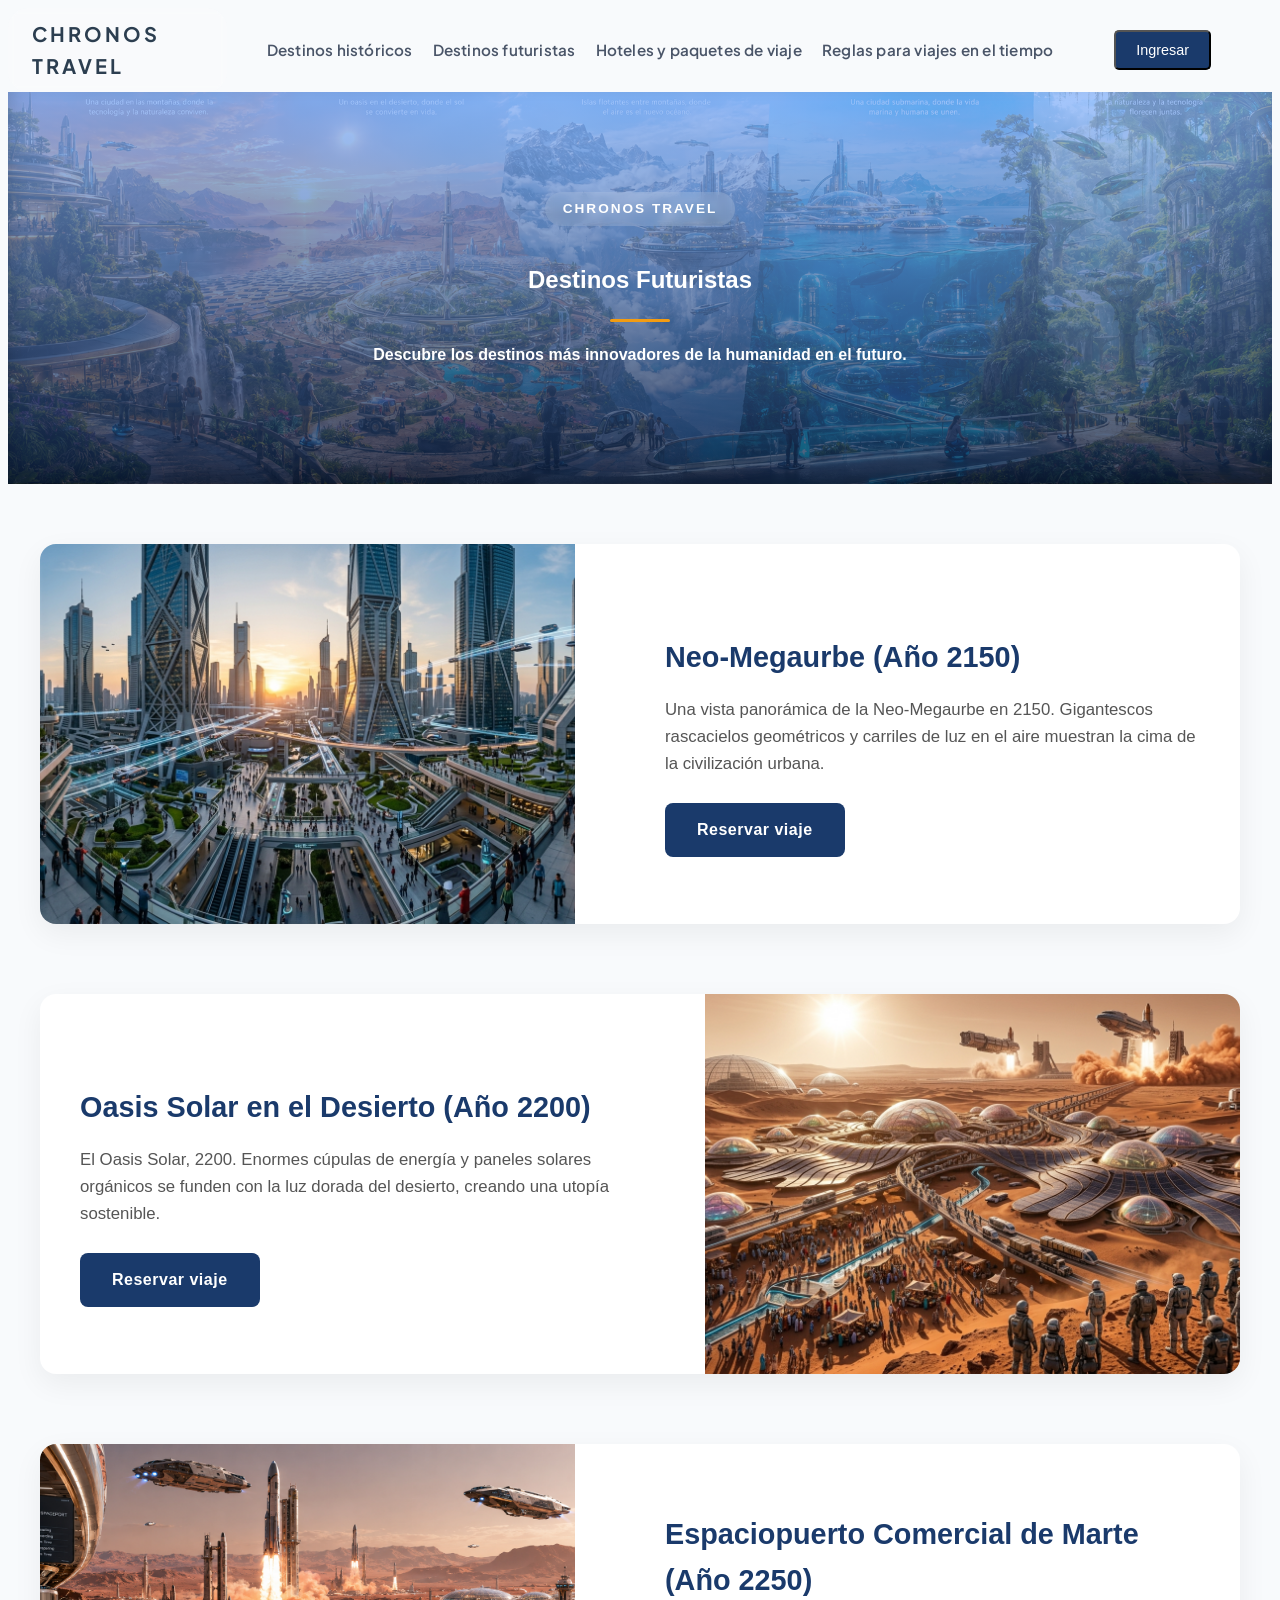
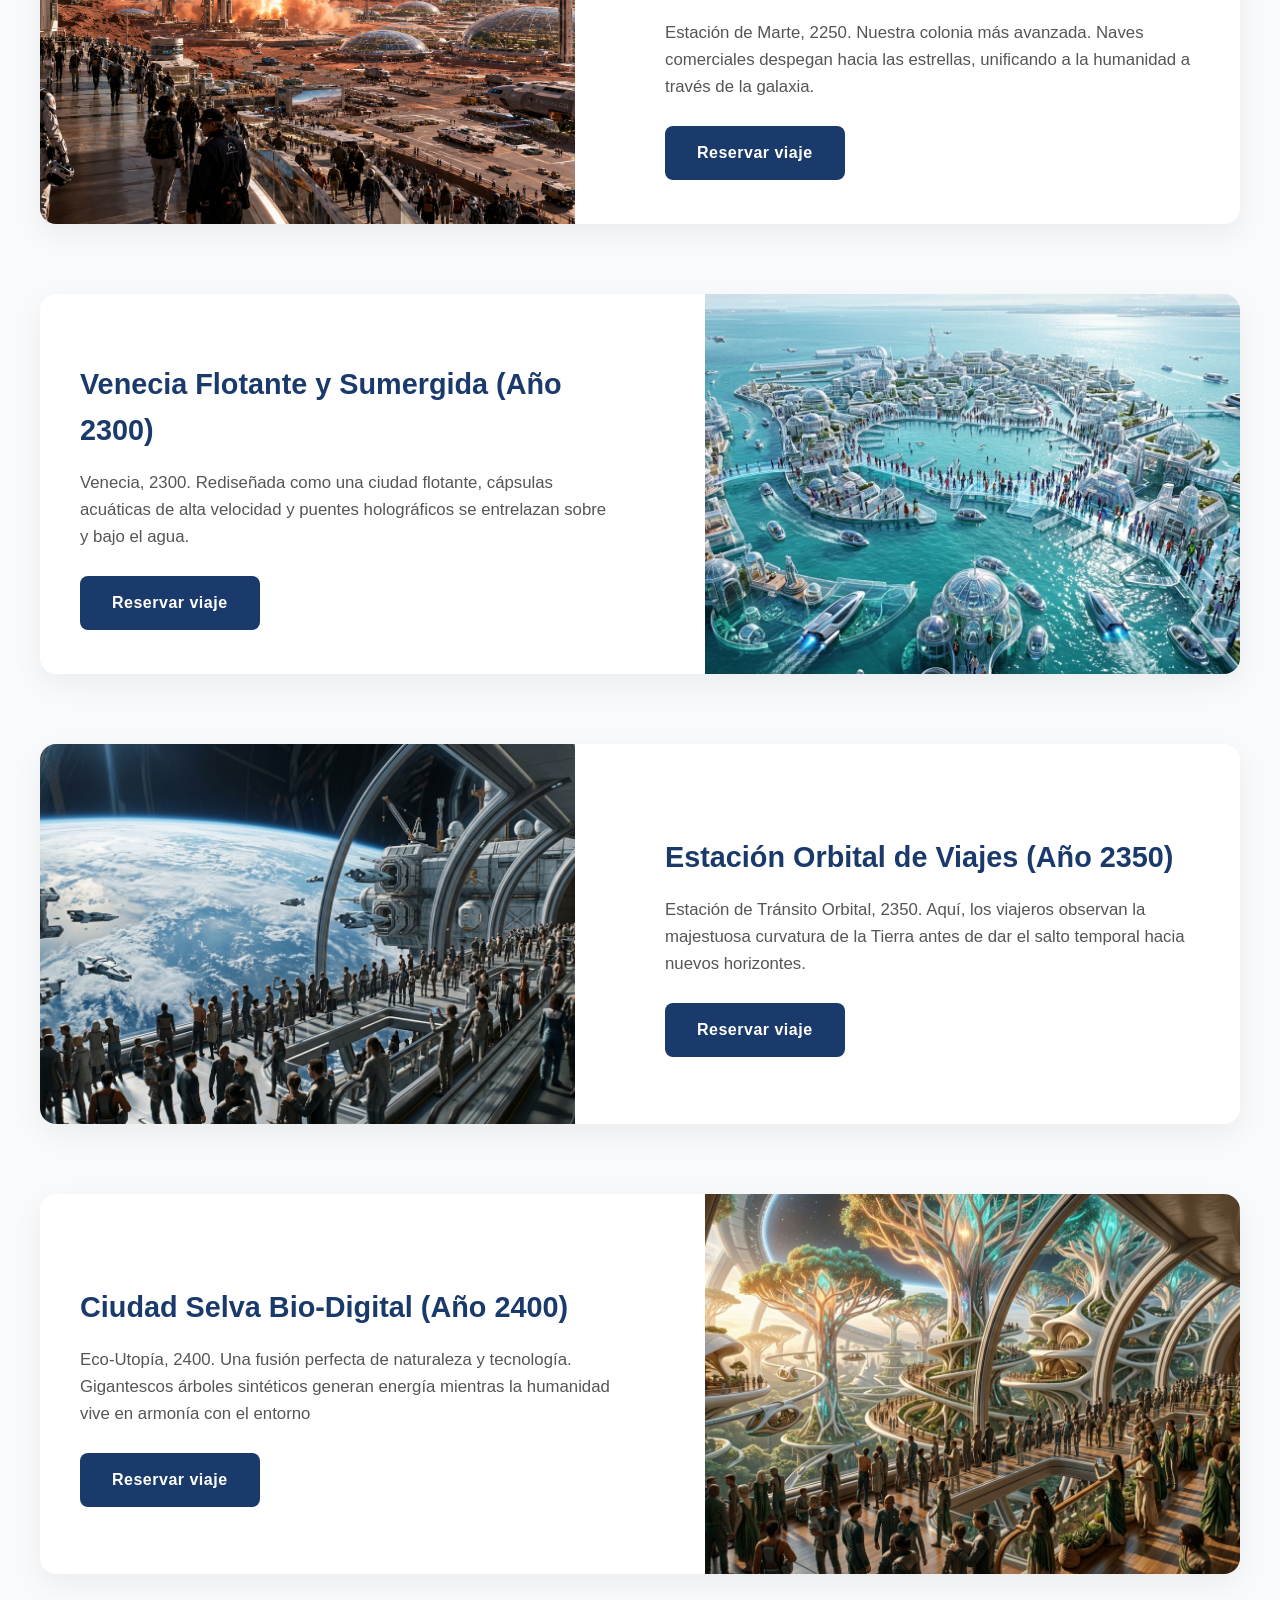
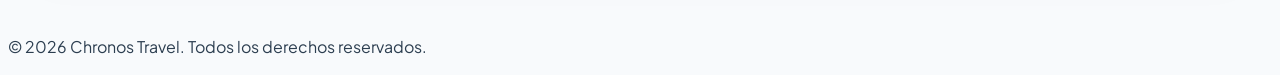
==== destinos_futuristas.html @ 1a062381 "agregada pagina destinos futuros contenido en base a la pagina de destinos historicos" ====
<!DOCTYPE html>
<html lang="es">
<head>
    <meta charset="UTF-8">
    <meta name="viewport" content="width=device-width, initial-scale=1.0">
    <title>Destinos Históricos - Chronos Travel</title>
    <!-- Fuente Google Fonts: Plus Jakarta Sans -->
    <link rel="preconnect" href="https://fonts.googleapis.com">
    <link rel="preconnect" href="https://fonts.gstatic.com" crossorigin>
    <link href="https://fonts.googleapis.com/css2?family=Plus+Jakarta+Sans:wght@400;500;600;700;800&display=swap" rel="stylesheet">
    <link rel="stylesheet" href="css/estilos.css">
</head>
<body>

    <!-- Mantenemos el mismo header que el index -->
    <header>
        <span class="titulo-badge">Chronos Travel</span>

        <nav>
            <ul>
                <li><a href="destinos_historicos.html">Destinos históricos</a></li>
                <li><a href="destinos_futuristas.html">Destinos futuristas</a></li>
                <li><a href="hoteles_paquetes_viajes.html">Hoteles y paquetes de viaje</a></li>
                <li><a href="reglas_viajes.html">Reglas para viajes en el tiempo</a></li>
            </ul>
        </nav>

        <button class="btn-ingresar">Ingresar</button>
    </header>

    <main>
        <section class="banner-pagina-futurista">
            <span class="subtitulo-badge">Chronos Travel</span>
            <h1>Destinos Futuristas</h1>
            <div class="linea-decorativa"></div>
            <p>Descubre los destinos más innovadores de la humanidad en el futuro.</p>
        </section>

        <!-- Sección de destinos en formato zigzag -->
        <section class="contenedor-destinos-historicos">

            <!-- Destino 1: Imagen Izquierda / Texto Derecho -->
            <article class="tarjeta-zigzag">
                <div class="imagen-zigzag">
                    <img src="img/ciudad_futurista.jpg" alt="Coliseo Romano">
                </div>
                <div class="contenido-zigzag">
                    <h2>Neo-Megaurbe (Año 2150)</h2>
                    <p>Una vista panorámica de la Neo-Megaurbe en 2150. Gigantescos rascacielos geométricos y carriles de luz en el aire muestran la cima de la civilización urbana.</p>
                    <a href="#" class="btn-reserva">Reservar viaje</a>
                </div>
            </article>

            <!-- Destino 2: Invertido (Texto Izquierdo / Imagen Derecha mediante CSS) -->
            <article class="tarjeta-zigzag invertido">
                <div class="imagen-zigzag">
                    <img src="img/oasis_solar.jpg" alt="Pirámides de Guiza">
                </div>
                <div class="contenido-zigzag">
                    <h2>Oasis Solar en el Desierto (Año 2200)</h2>
                    <p>El Oasis Solar, 2200. Enormes cúpulas de energía y paneles solares orgánicos se funden con la luz dorada del desierto, creando una utopía sostenible.</p>
                    <a href="#" class="btn-reserva">Reservar viaje</a>
                </div>
            </article>

            <!-- Destino 3: Imagen Izquierda / Texto Derecho -->
            <article class="tarjeta-zigzag">
                <div class="imagen-zigzag">
                    <img src="img/estacion_marte.png" alt="Castillo Medieval">
                </div>
                <div class="contenido-zigzag">
                    <h2>Espaciopuerto Comercial de Marte (Año 2250)</h2>
                    <p>Estación de Marte, 2250. Nuestra colonia más avanzada. Naves comerciales despegan hacia las estrellas, unificando a la humanidad a través de la galaxia.</p>
                    <a href="#" class="btn-reserva">Reservar viaje</a>
                </div>
            </article>
            <!-- Destino 7: Babilonia -->
            <article class="tarjeta-zigzag invertido">
                <div class="imagen-zigzag">
                    <img src="img/venecia_futuro.jpg" alt="Jardines Colgantes de Babilonia">
                </div>
                <div class="contenido-zigzag">
                    <h2>Venecia Flotante y Sumergida (Año 2300)</h2>
                    <p> Venecia, 2300. Rediseñada como una ciudad flotante, cápsulas acuáticas de alta velocidad y puentes holográficos se entrelazan sobre y bajo el agua.</p>
                    <a href="#" class="btn-reserva">Reservar viaje</a>
                </div>
            </article>

            <!-- Destino 8: Imperio Maya -->
            <article class="tarjeta-zigzag">
                <div class="imagen-zigzag">
                    <img src="img/estacion_orbital.jpg" alt="Pirámide de Chichén Itzá">
                </div>
                <div class="contenido-zigzag">
                    <h2>Estación Orbital de Viajes (Año 2350)</h2>
                    <p>Estación de Tránsito Orbital, 2350. Aquí, los viajeros observan la majestuosa curvatura de la Tierra antes de dar el salto temporal hacia nuevos horizontes.</p>
                    <a href="#" class="btn-reserva">Reservar viaje</a>
                </div>
            </article>

            <!-- Destino 9: Ruta de la Seda -->
            <article class="tarjeta-zigzag invertido">
                <div class="imagen-zigzag">
                    <img src="img/ciudad_selva.jpg" alt="Caravana en la ciudad labrada de Petra">
                </div>
                <div class="contenido-zigzag">
                    <h2>Ciudad Selva Bio-Digital (Año 2400)</h2>
                    <p> Eco-Utopía, 2400. Una fusión perfecta de naturaleza y tecnología. Gigantescos árboles sintéticos generan energía mientras la humanidad vive en armonía con el entorno</p>
                    <a href="#" class="btn-reserva">Reservar viaje</a>
                </div>
            </article>

        </section>
    </main>

    <footer>
        <p>&copy; 2026 Chronos Travel. Todos los derechos reservados.</p>
    </footer>

    <script>
        document.addEventListener("DOMContentLoaded", function() {
            const tarjetas = document.querySelectorAll(".tarjeta-zigzag");

            const observador = new IntersectionObserver((entradas) => {
                entradas.forEach((entrada) => {
                    if (entrada.isIntersecting) {
                        entrada.target.classList.add("visible");
                    }
                });
            }, { threshold: 0.2 });

            tarjetas.forEach((tarjeta) => observador.observe(tarjeta));
        });
    </script>
</body>
</html>
</html>
---- css/estilos.css ----
/*este body pone toda la pagina con esta fuente en caso de que no haya sido 
asignada ninguna por lo que no es necesario repetirla en cada estilo si se quiere
dejar asi*/
body {
    font-family: 'Plus Jakarta Sans', -apple-system, BlinkMacSystemFont, "Segoe UI", Roboto, sans-serif;
    color: #2c3e50;
    line-height: 1.6;
    background-color: #f8fafc;
} 
/* Estilos para el head incluyendo el nav */
header {
    display: grid; /* convierte el header en un contenedor de cuadrícula */
    grid-template-columns: 1fr auto 1fr; /* define tres columnas, la primera y la tercera ocupan el mismo espacio, la segunda se ajusta al contenido */
    align-items: center; /* alinea verticalmente los elementos */
    justify-items: center; /* evita que los hijos se estiren para llenar su columna */
    /*font-family: sans-serif; /* fuente de la cabecera */
    
}


nav { /* Estilos para la barra de navegación */
    margin: 0 auto; /*centra el <nav> entre sus hermanos (h1 y button) dentro del header — esto es justo lo que buscabas para el efecto Aviatur.*/
    
}

.btn-ingresar {
    background-color: #1a3a6b; /* azul oscuro, cámbialo por tu paleta */
    color: white;
    padding: 10px 20px;  /* espacio interno de reticula */
    border-radius: 5px;
    cursor: pointer; /* cambia el cursor al pasar sobre el botón */
    font-size: 0.9rem; /* tamaño de fuente */
    
}


nav ul  {  /* Estilos para la barra de navegación, ya que los estilos en ocaciones solo afectan a hijos y no a descendientes,es decir que si le aplicara solo header no aplicaria a los LI */
    display: flex; /* convierte en un contenedor flexible, y que LI se acomoden horizontalmente */
    list-style: none; /* elimina los puntos de la lista */
    gap: 20px; /* espacio entre los elementos de la lista */   
}



nav ul li a {
    text-decoration: none; /* elimina el subrayado de los enlaces */
    color: #4a5568; /* color del texto */
    font-size: 0.95rem; /* tamaño de fuente */
    font-weight: 600;
    letter-spacing: 0.2px;
    transition: color 0.25s ease, transform 0.25s ease;/* transición suave para el efecto hover */
    display: inline-block;
}

nav ul li a:hover {
    color: #1a3a6b; /* azul institucional al pasar el mouse */
    transform: translateY(-2px) scale(1.2); /* elevación sutil y fluida */
    font-size: 1rem;  
}

/* Estilos para body 1 seccion, el hero ---------------------------------------------------------------------------------------------------------------------------------  */
.hero {
    /*imagen de fondo*/
    background-image: url('../img/imagen\ hero.jpg'); /* imagen de fondo */
    background-size: cover;
    background-position: center;
    height: 400px;            /* altura de imagen*/
    
    
    /*texto de la hero*/
    display: flex;
    flex-direction: column;       /* apila los hijos verticalmente, en vez de en fila */
    justify-content: flex-start;  /*pega contenido arriba*/
    align-items: flex-start;          /* pega el contenido a la izquierda */
    text-align: left;           /* alinia el texto a la izquierda */
    padding: 20px 40px;
    /*font-family: sans-serif; ya el body lo asinga*/
    color: #ffffff;

     
}
/* Body 1 seccion etiqueta blanca  */
.buscador-flotante {
    background-color: white;
    color: #333;
    border-radius: 15px;
    padding: 24px 32px;
    width: 90%;
    max-width: 500px;
    box-shadow: 0 10px 30px rgba(0,0,0,0.3);
    align-self: center;
    position: relative;
    text-align: center;
    font-size: 1.1rem;
    font-weight: 500;
}

.btn-explorar {
    display: inline-block;
    background-color: #1a3a6b;
    color: white;
    text-decoration: none;
    padding: 12px 28px;
    border-radius: 8px;
    font-weight: 600;
    transition: background-color 0.2s ease;
}

.btn-explorar:hover {
    background-color: #142e54;
}

/* Body 2 seccion, cuadrícula de destinos ---------------------------------------------------------------------------------------------------------------------------------  */
.destinos_turisticos {   /* contenedor de la cuadrícula de destinos */
    padding: 50px; /* espacio interno alrededor de la cuadrícula */
    font-family: sans-serif;
    color: #333;
}

.grid-destinos {      /* contenedor de la cuadrícula de destinos */
    display: grid; /* convierte el contenedor en una cuadrícula */
    grid-template-columns: repeat(3, 1fr); /* Crea tres columnas de igual tamaño */
    gap: 70px; /* espacio entre los elementos de la cuadrícula */
}

/*estilos para cada tarjeta de destino */
.tarjeta-destino {
    position: relative; /* para poder posicionar el contenido dentro de la tarjeta */
    display:block; /* hace que toda la tarjeta sea clickeable */
    text-decoration: none; /* elimina el subrayado del enlace */
    color: white; /* color del texto dentro de la tarjeta */
    border-radius: 10px; /* bordes redondeados */
    overflow: hidden; /* asegura que el contenido no se desborde de la tarjeta */
    height: 300px; /* altura de la tarjeta */
}
.tarjeta-destino img {  /* estilos para la imagen dentro de la tarjeta */
    width: 100%;
    height: 100%;
    object-fit: cover;       /* la imagen llena la tarjeta sin deformarse, similar a background-size: cover */
}
.etiqueta {   
    position: absolute;
    top: 15px;
    right: 15px;
    background-color: #1a3a6b; /* azul oscuro, cámbialo por tu paleta */
    color: white;
    padding: 8px 16px;
    border-radius: 50px; /* esto crea la forma de "píldora" redondeada */
    font-weight: bold;
    font-size: 1rem;
}


/* Body 3 seccion, cuadrícula de hoteles ---------------------------------------------------------------------------------------------------------------------------------  */
.hoteles_destinos{
    position: relative; /* para poder posicionar el contenido dentro de la tarjeta */
    padding: 50px;  /* espacio interno alrededor de la cuadrícula, para que quede alineado con lo demas */
    font-family: sans-serif;
    color: #333;
}

.grid-hoteles {   /* contenedor de la cuadrícula de hoteles */
    display: grid; /* convierte el contenedor en una cuadrícula */
    grid-template-columns: repeat(3, 1fr); /* Crea tres columnas de igual tamaño */
    gap: 70px; /* espacio entre los elementos de la cuadrícula */
}

/*estilos para cada tarjeta de destino */
.tarjeta-hotel {
    position: relative; /* para poder posicionar el contenido dentro de la tarjeta */
    display:block; /* hace que toda la tarjeta sea clickeable */
    text-decoration: none; /* elimina el subrayado del enlace */
    color: white; /* color del texto dentro de la tarjeta */
    border-radius: 10px; /* bordes redondeados */
    overflow: hidden; /* asegura que el contenido no se desborde de la tarjeta */
    height: 300px; /* altura de la tarjeta */
}

.tarjeta-hotel img {   /* estilos para la imagen dentro de la tarjeta */
    width: 100%;
    height: 100%;
    object-fit: cover;       /* la imagen llena la tarjeta sin deformarse, similar a background-size: cover */
}

/*seccion de preguntas frecuentes, utilizacion de javaScript "mostrar o ocultar info",FAQ DESPEGABLE --------------------------------------------------------------- */
.preguntas-frecuentes {  /* contenedor de la sección de preguntas frecuentes */
    max-width: 800px;
    margin: 40px auto;
    padding: 0 20px;
}

.item-acordeon {       /* contenedor de cada pregunta y respuesta */
    border: 1px solid #ccc;
    border-radius: 8px;
    margin-bottom: 10px;
}

.boton-acordeon {    /* estilos para el botón que despliega la respuesta */
    width: 100%;
    text-align: left;
    background-color: #f1f1f1;
    border: none;
    padding: 15px;
    font-size: 1rem;
    font-weight: bold;
    cursor: pointer;
}

.item-acordeon p {   /* oculto por defecto */
    display: none;
    padding: 15px;
}

.item-acordeon p.mostrar {  /* cuando se hace clic en el botón, se agrega la clase "mostrar" para mostrar la respuesta, visible cuando javaScript lo active */
    display: block;
}


/*pagina hoteles y paquetes de viajes*/
.formulario-reserva form {  /* contenedor del formulario de reserva */
    display: flex;
    flex-direction: column;   /* apila los elementos verticalmente */
    max-width: 500px;         /* que no se estire a todo el ancho de la pantalla */
    margin: 30px auto;        /* centra el formulario horizontalmente */
    gap: 15px;                /* espacio entre cada label/input */
}

.formulario-reserva input,  /* estilos para los campos de entrada del formulario */
.formulario-reserva select {
    padding: 12px;
    border: 1px solid #ccc;
    border-radius: 6px;
    font-size: 1rem;
}

.formulario-reserva button { /* estilos para el botón de envío del formulario */
    padding: 14px;
    background-color: #1a3a6b;
    color: white;
    border: none;
    border-radius: 6px;
    font-size: 1rem;
    cursor: pointer;
    transition: 0.2s ease;
}

.formulario-reserva button:hover {  /* efecto hover para el botón de envío del formulario */
    background-color: #12294d;
}

/* pagina destinos historicos*/

/* Banner principal con imagen de fondo y superposición (Overlay) */
.banner-pagina {
    background-image: linear-gradient(
        rgba(136, 182, 255, 0.75), 
        rgba(13, 35, 71, 0.75)
    ), url('../img/banner_historico.jpg');
    background-size: cover;
    background-position: center;
    background-repeat: no-repeat;
    font-weight: 700; /* O 800 para títulos principales de banner */
    color: white;
    text-align: center;
    padding: 100px 20px;
    font-family: sans-serif;
    box-shadow: inset 0 -10px 20px rgba(0, 0, 0, 0.2);
}


.banner-pagina-futurista {
    background-image: linear-gradient(
        rgba(136, 182, 255, 0.75), 
        rgba(13, 35, 71, 0.75)
    ), url('../img/banner_futurista.png');
    background-size: cover;
    background-position: center;
    background-repeat: no-repeat;
    font-weight: 800; /* O 800 para títulos principales de banner */
    color: white;
    text-align: center;
    padding: 100px 20px;
    font-family: sans-serif;
    box-shadow: inset 0 -10px 20px rgba(0, 0, 0, 0.2);
}


/* Badge decorativo superior */
.subtitulo-badge {
    display: inline-block;
    background-color: rgba(255, 255, 255, 0.15);
    padding: 6px 18px;
    border-radius: 20px;
    font-size: 0.85rem;
    text-transform: uppercase;
    letter-spacing: 2px;
    margin-bottom: 15px;
    backdrop-filter: blur(4px);
}

/* estilo del titulo de chronos travel de la parte principal del menu superior*/
.titulo-badge {
    display: inline-block;
    background-color: rgba(255, 255, 255, 0.15);
    padding: 10px 24px; /* Ajustamos un poco el padding para que acompañe al texto grande */
    border-radius: 20px;
    
    font-size: 1.25rem;   /* Sin espacio entre número y rem (3rem suele ser enorme para un badge, pero ajústalo a tu gusto) */
    font-weight: 700;    /* Controla el grosor: 700 es 'bold' (negrita), 900 es 'black' (súper grueso) */
    
    text-transform: uppercase;
    letter-spacing: 3px;  /* Reducimos ligeramente el espaciado para evitar que desborde */
    backdrop-filter: blur(4px);
}

/* Título principal */
.banner-pagina h1 {
    font-size: 3rem;
    font-weight: 700;
    letter-spacing: 1px;
    margin-bottom: 15px;
    text-shadow: 0 2px 10px rgba(0, 0, 0, 0.5);
}

/* Línea divisora dorada */
.linea-decorativa {
    width: 60px;
    height: 3px;
    background-color: #f39c12;
    margin: 0 auto 20px auto;
    border-radius: 2px;
}

/* Subtítulo o descripción del banner */
.banner-pagina p {
    font-size: 1.25rem;
    max-width: 650px;
    margin: 0 auto;
    opacity: 0.95;
    line-height: 1.5;
    text-shadow: 0 1px 5px rgba(0, 0, 0, 0.5);
}

/* Contenedor principal de tarjetas */
.contenedor-destinos-historicos {
    max-width: 1200px;
    margin: 60px auto;
    padding: 0 20px;
    display: flex;
    flex-direction: column;
    gap: 70px; /* Espacio vertical entre cada tarjeta */
    font-family: sans-serif;
}

/* Tarjeta individual en zigzag */
.tarjeta-zigzag {
    display: flex;
    align-items: center;
    gap: 50px; /* Espacio entre imagen y texto */
    background-color: #ffffff;
    border-radius: 16px;
    overflow: hidden;
    box-shadow: 0 10px 30px rgba(0, 0, 0, 0.06);
    
    /* Estado inicial para la animación por scroll */
    opacity: 0;
    transform: translateY(40px);
    transition: opacity 0.8s ease-out, transform 0.8s ease-out, box-shadow 0.3s ease;
}

/* Para intercalar la posición (Texto a la izquierda, imagen a la derecha) */
.tarjeta-zigzag.invertido {
    flex-direction: row-reverse;
}

/* Clase que activa el JavaScript al llegar con el scroll */
.tarjeta-zigzag.visible {
    opacity: 1;
    transform: translateY(0);
}

/* Efecto hover al pasar el cursor sobre la tarjeta */
.tarjeta-zigzag:hover {
    transform: translateY(-8px) !important;
    box-shadow: 0 20px 40px rgba(0, 0, 0, 0.12);
}

/* Contenedor de la imagen */
.imagen-zigzag {
    flex: 1;
    height: 380px;
    overflow: hidden; /* Mantiene la imagen dentro del marco al ampliar */
}

.imagen-zigzag img {
    width: 100%;
    height: 100%;
    object-fit: cover;
    display: block;
    transition: transform 0.5s ease; /* Transición suave de zoom */
}

/* Micro-zoom en la imagen al hacer hover sobre la tarjeta */
.tarjeta-zigzag:hover .imagen-zigzag img {
    transform: scale(1.06);
}

/* Contenedor del texto */
.contenido-zigzag {
    flex: 1;
    padding: 30px 40px;
    color: #333;
    
}

.contenido-zigzag h2 {
    font-size: 1.8rem;
    font-weight: 700; /* para el título del destino */
    color: #1a3a6b;
    margin-bottom: 15px;
}

.contenido-zigzag p {
    font-size: 1.05rem;
    line-height: 1.6;
    color: #555;
    margin-bottom: 25px;
}

/* Botón de reserva */
.btn-reserva {
    display: inline-block;
    background-color: #1a3a6b;
    color: white;
    padding: 14px 32px;
    border-radius: 8px;
    text-decoration: none;
    font-weight: 600;
    letter-spacing: 0.5px;
    transition: background-color 0.3s ease, transform 0.2s ease, box-shadow 0.2s ease;
}

.btn-reserva:hover {
    background-color: #0d2347;
    transform: translateY(-2px);
    box-shadow: 0 6px 15px rgba(26, 58, 107, 0.3);
}

/* fin pagina de destinos historicos*/
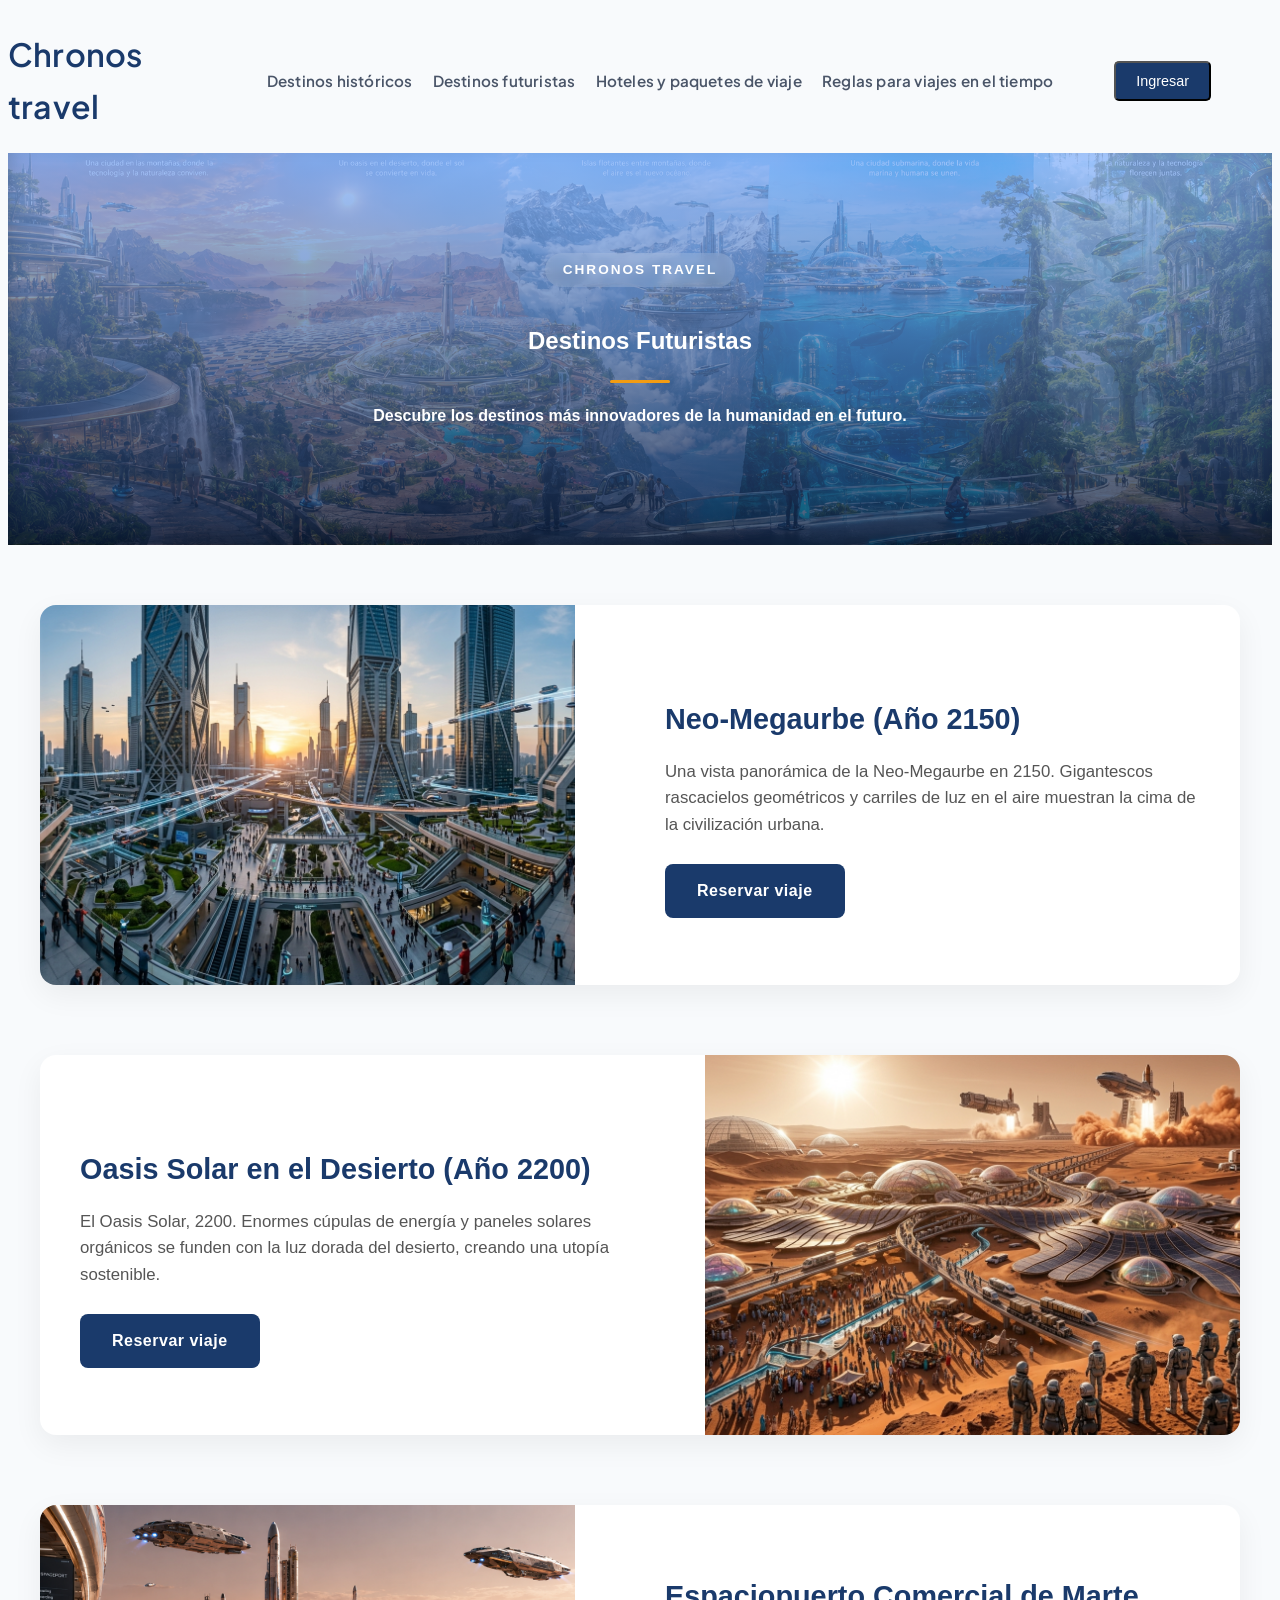
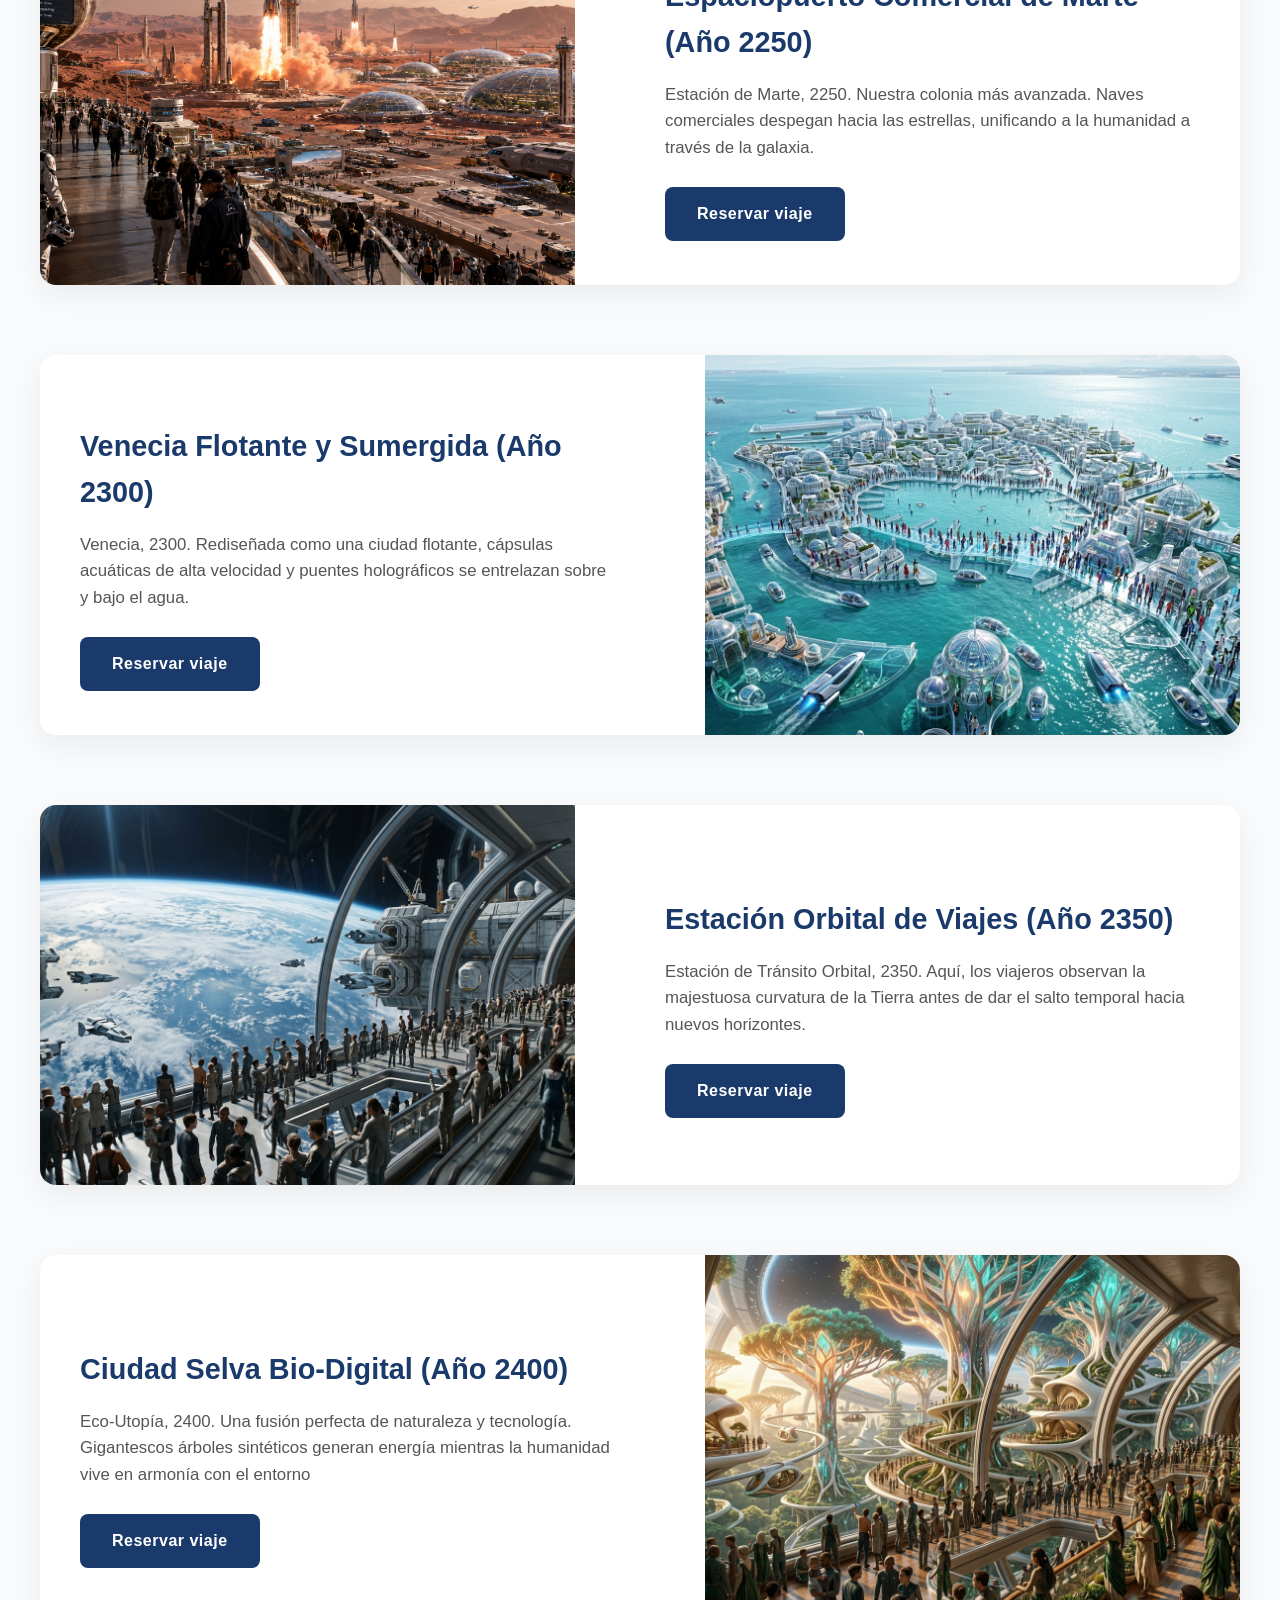
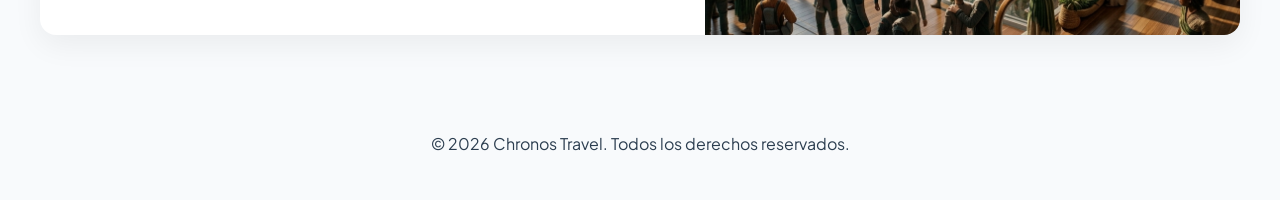
==== commit 45ca57c4: "Actualización conexión pagina futuristas" ====
--- a/destinos_futuristas.html
+++ b/destinos_futuristas.html
@@ -14,7 +14,7 @@
 
     <!-- Mantenemos el mismo header que el index -->
     <header>
-        <span class="titulo-badge">Chronos Travel</span>
+        <h1><a href="index.html" class="titulo-link">Chronos travel</a></h1>
 
         <nav>
             <ul>
@@ -25,7 +25,9 @@
             </ul>
         </nav>
 
-        <button class="btn-ingresar">Ingresar</button>
+        <form action="login.html" style="margin: 0;">
+            <button type="submit" class="btn-ingresar">Ingresar</button>
+        </form>
     </header>
 
     <main>
--- a/css/estilos.css
+++ b/css/estilos.css
@@ -9,12 +9,13 @@
 } 
 /* Estilos para el head incluyendo el nav */
 header {
+    
     display: grid; /* convierte el header en un contenedor de cuadrícula */
     grid-template-columns: 1fr auto 1fr; /* define tres columnas, la primera y la tercera ocupan el mismo espacio, la segunda se ajusta al contenido */
     align-items: center; /* alinea verticalmente los elementos */
     justify-items: center; /* evita que los hijos se estiren para llenar su columna */
     /*font-family: sans-serif; /* fuente de la cabecera */
-    
+   
 }
 
 
@@ -42,7 +43,9 @@
 
 
 
+.titulo-link,
 nav ul li a {
+    
     text-decoration: none; /* elimina el subrayado de los enlaces */
     color: #4a5568; /* color del texto */
     font-size: 0.95rem; /* tamaño de fuente */
@@ -50,6 +53,12 @@
     letter-spacing: 0.2px;
     transition: color 0.25s ease, transform 0.25s ease;/* transición suave para el efecto hover */
     display: inline-block;
+}
+
+.titulo-link {
+    color: #1a3a6b;
+    font-size: 2rem;
+    text-decoration: none;
 }
 
 nav ul li a:hover {
@@ -81,7 +90,7 @@
 }
 /* Body 1 seccion etiqueta blanca  */
 .buscador-flotante {
-    background-color: white;
+    background-color: rgba(255, 255, 255, 0.8); /* 0.8 equivale al 80% de opacidad */
     color: #333;
     border-radius: 15px;
     padding: 24px 32px;
@@ -446,4 +455,181 @@
     box-shadow: 0 6px 15px rgba(26, 58, 107, 0.3);
 }
 
-/* fin pagina de destinos historicos*/+/* fin pagina de destinos historicos*/
+
+/* comienzo pagina de reglas*/
+
+/* Títulos de Sección */
+.titulo-seccion {
+  max-width: 1100px;
+  margin: 30px auto 15px;
+  padding: 0 15px;
+  font-size: 1.3rem;
+}
+.texto-rojo { color: #dc2626; }
+.texto-amarillo { color: #d97706; }
+.texto-azul { color: #1e3a8a; }
+
+.reglas-grid {
+  display: grid;
+  gap: 15px;
+  max-width: 1200px;
+  margin: 0 auto 30px;
+  padding: 0 15px;
+}
+
+.reglas-grid.alto {
+  grid-template-columns: repeat(4, 1fr);
+}
+
+.reglas-grid.medio {
+  grid-template-columns: repeat(5, 1fr);
+  gap: 10px;
+}
+
+.tarjeta {
+  background: #ffffff;
+  border-radius: 8px;
+  padding: 14px;
+  box-shadow: 0 2px 8px rgba(0, 0, 0, 0.06);
+}
+
+.borde-rojo { border-left: 4px solid #dc2626; }
+.borde-amarillo { border-left: 4px solid #f59e0b; }
+
+.tarjeta-cabecera {
+  display: flex;
+  justify-content: space-between;
+  align-items: center;
+  margin-bottom: 8px;
+}
+
+.num {
+  font-weight: bold;
+  font-size: 1.05rem;
+}
+
+.etiqueta {
+  font-size: 0.7rem;
+  font-weight: bold;
+  padding: 3px 6px;
+  border-radius: 4px;
+}
+
+.etiqueta-roja {
+  background-color: #fee2e2;
+  color: #dc2626;
+}
+
+.etiqueta-amarilla {
+  background-color: #fef3c7;
+  color: #d97706;
+}
+
+.tarjeta h3 {
+  margin: 0 0 6px 0;
+  font-size: 0.85rem;
+  color: #0f172a;
+}
+
+.tarjeta p {
+  margin: 0;
+  font-size: 0.76rem;
+  color: #64748b;
+  line-height: 1.35;
+}
+
+/* Centrado del Footer */
+footer {
+  text-align: center;
+  padding: 20px 0;
+  margin-top: 40px;
+}
+
+/* fin pagina de reglas*/
+
+
+/* Estilos para el Login */
+.login-container {
+    display: flex;
+    justify-content: center;
+    align-items: center;
+    min-height: 70vh;
+    padding: 20px;
+}
+
+.login-card {
+    background-color: white;
+    padding: 40px;
+    border-radius: 12px;
+    box-shadow: 0 4px 15px rgba(0, 0, 0, 0.08);
+    width: 100%;
+    max-width: 400px;
+    display: flex;
+    flex-direction: column;
+    gap: 15px;
+}
+
+.login-card h2 {
+    color: #1a1a6b;
+    margin-bottom: 5px;
+}
+
+.login-card p {
+    color: #555;
+    font-size: 0.9rem;
+    margin-bottom: 10px;
+}
+
+.input-group {
+    display: flex;
+    flex-direction: column;
+    gap: 5px;
+    text-align: left;
+}
+
+.input-group label {
+    font-size: 0.85rem;
+    font-weight: 600;
+    color: #333;
+}
+
+.input-group input {
+    padding: 10px 12px;
+    border: 1px solid #ccc;
+    border-radius: 6px;
+    font-size: 0.95rem;
+    outline: none;
+}
+
+.input-group input:focus {
+    border-color: #1a1a6b;
+}
+
+.btn-login {
+    background-color: #1a1a6b;
+    color: white;
+    border: none;
+    padding: 12px;
+    border-radius: 6px;
+    font-weight: bold;
+    cursor: pointer;
+    margin-top: 10px;
+    transition: background-color 0.3s;
+}
+
+.btn-login:hover {
+    background-color: #2a2a8b;
+}
+
+.back-link {
+    text-align: center;
+    margin-top: 10px;
+    color: #1a1a6b;
+    text-decoration: none;
+    font-size: 0.85rem;
+}
+
+.back-link:hover {
+    text-decoration: underline;
+}
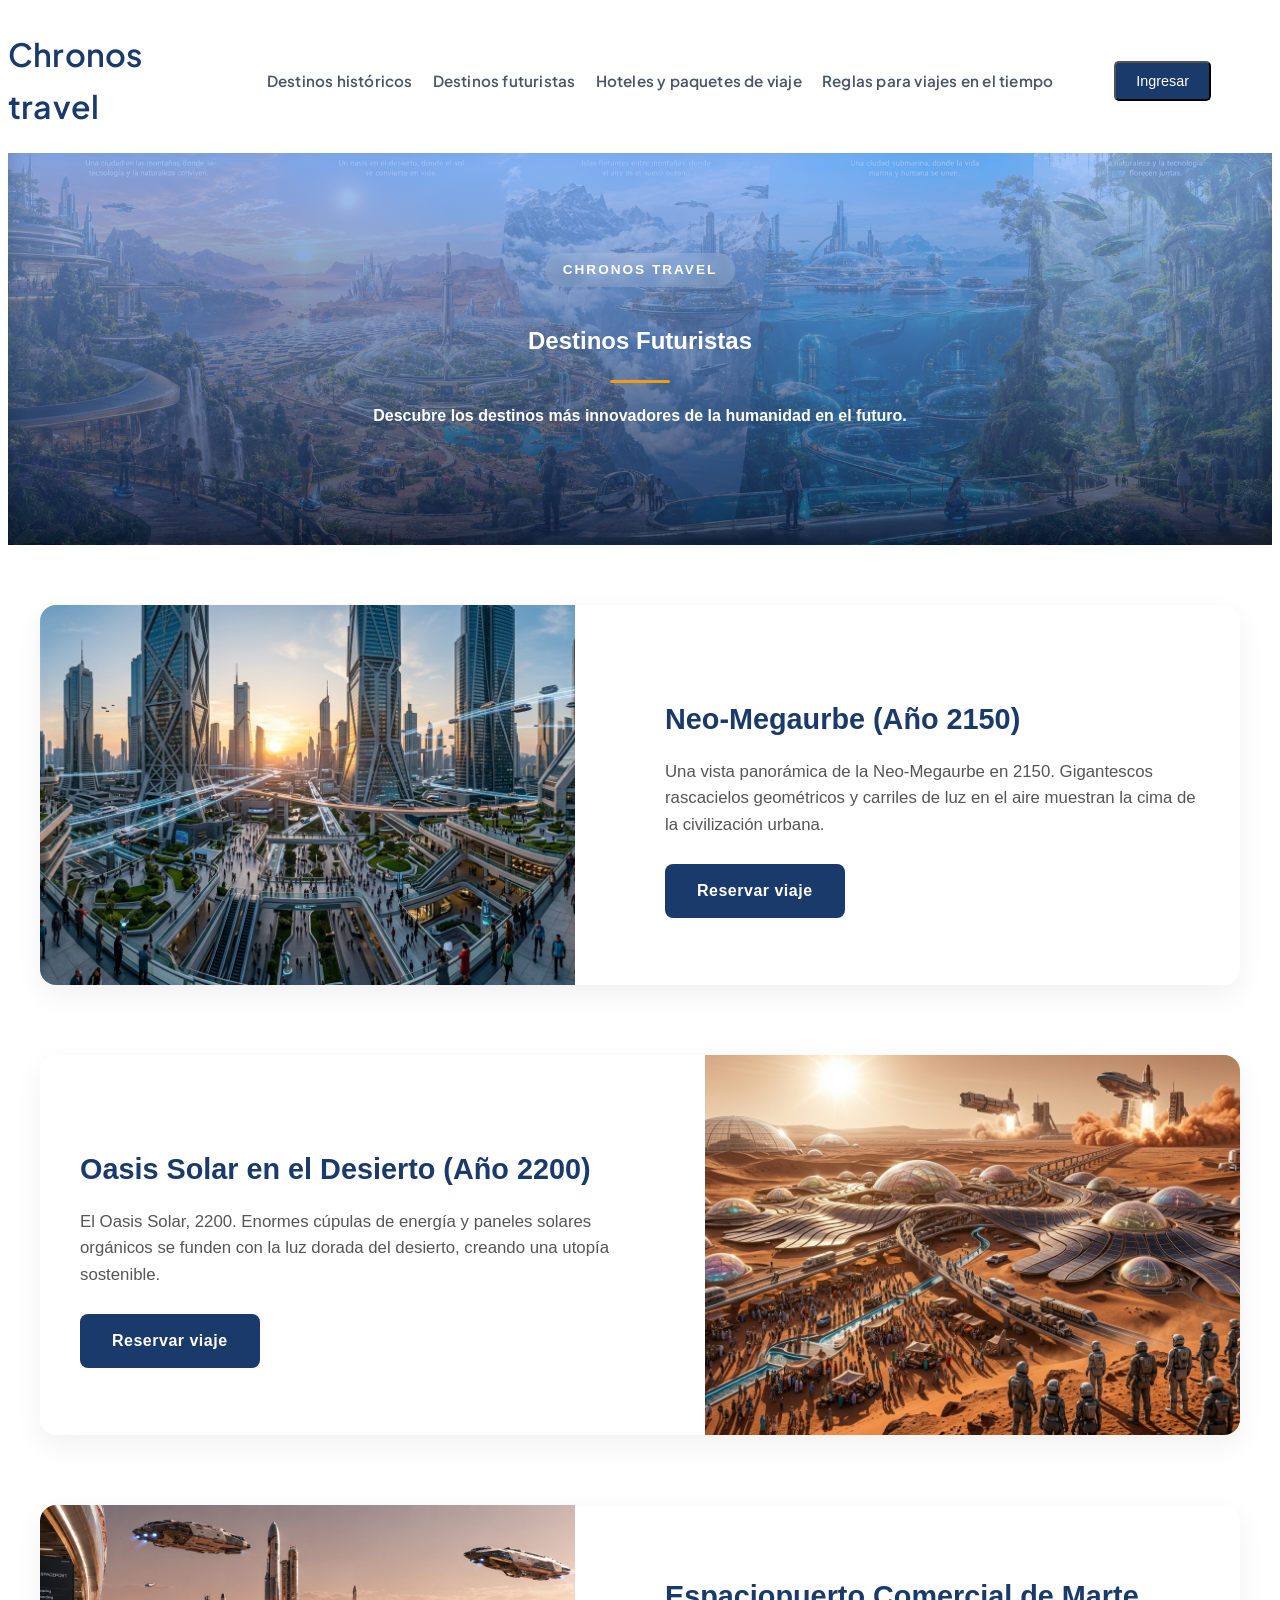
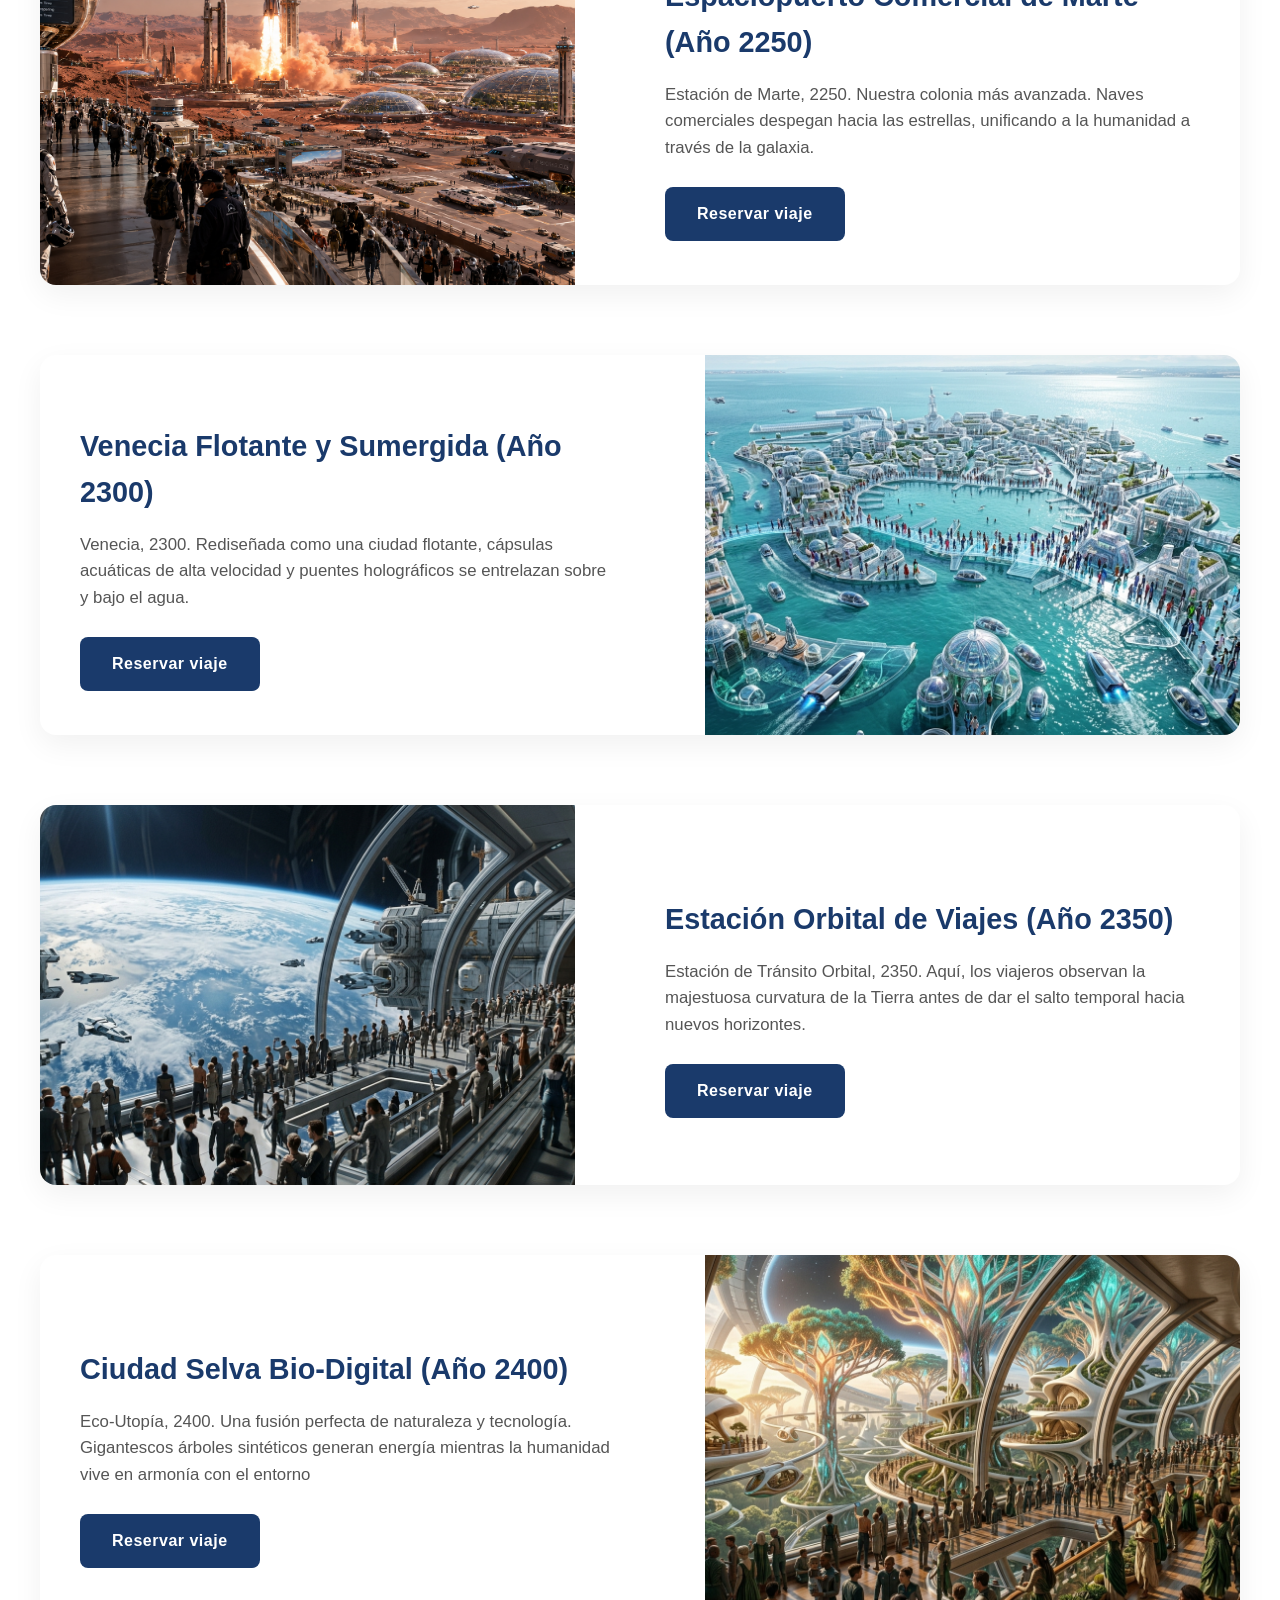
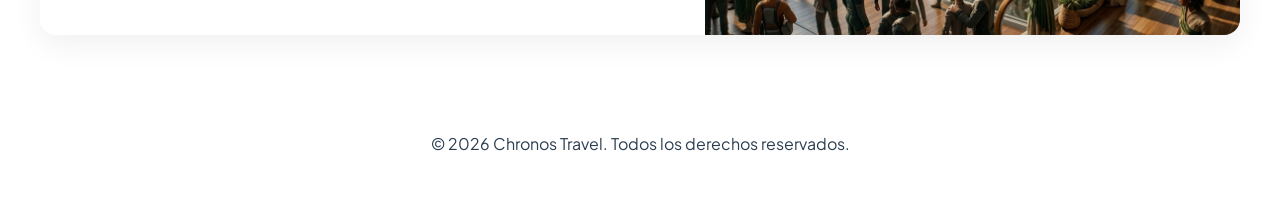
==== commit f62b1d54: "ultimos commits de la pagina desinos futuristicos solo un ultima documentacion de index de destinos " ====
--- a/destinos_futuristas.html
+++ b/destinos_futuristas.html
@@ -4,7 +4,6 @@
     <meta charset="UTF-8">
     <meta name="viewport" content="width=device-width, initial-scale=1.0">
     <title>Destinos Históricos - Chronos Travel</title>
-    <!-- Fuente Google Fonts: Plus Jakarta Sans -->
     <link rel="preconnect" href="https://fonts.googleapis.com">
     <link rel="preconnect" href="https://fonts.gstatic.com" crossorigin>
     <link href="https://fonts.googleapis.com/css2?family=Plus+Jakarta+Sans:wght@400;500;600;700;800&display=swap" rel="stylesheet">
@@ -12,7 +11,7 @@
 </head>
 <body>
 
-    <!-- Mantenemos el mismo header que el index -->
+    <!-- use el mismo header que el index por que no es necesario hacerlo neuvamente o sea  se mantiene -->
     <header>
         <h1><a href="index.html" class="titulo-link">Chronos travel</a></h1>
 
@@ -41,7 +40,7 @@
         <!-- Sección de destinos en formato zigzag -->
         <section class="contenedor-destinos-historicos">
 
-            <!-- Destino 1: Imagen Izquierda / Texto Derecho -->
+            <!-- Destino 1Imagen Izquierda  -->
             <article class="tarjeta-zigzag">
                 <div class="imagen-zigzag">
                     <img src="img/ciudad_futurista.jpg" alt="Coliseo Romano">
@@ -53,7 +52,7 @@
                 </div>
             </article>
 
-            <!-- Destino 2: Invertido (Texto Izquierdo / Imagen Derecha mediante CSS) -->
+            <!-- Destino 2 Invertido  -->
             <article class="tarjeta-zigzag invertido">
                 <div class="imagen-zigzag">
                     <img src="img/oasis_solar.jpg" alt="Pirámides de Guiza">
@@ -65,7 +64,7 @@
                 </div>
             </article>
 
-            <!-- Destino 3: Imagen Izquierda / Texto Derecho -->
+            <!-- Destino 3 Imagen Izquierda  -->
             <article class="tarjeta-zigzag">
                 <div class="imagen-zigzag">
                     <img src="img/estacion_marte.png" alt="Castillo Medieval">
@@ -76,7 +75,7 @@
                     <a href="#" class="btn-reserva">Reservar viaje</a>
                 </div>
             </article>
-            <!-- Destino 7: Babilonia -->
+            <!-- Destino 7 derecha -->
             <article class="tarjeta-zigzag invertido">
                 <div class="imagen-zigzag">
                     <img src="img/venecia_futuro.jpg" alt="Jardines Colgantes de Babilonia">
@@ -88,7 +87,7 @@
                 </div>
             </article>
 
-            <!-- Destino 8: Imperio Maya -->
+            <!-- Destino 8 izquierdo Imperio Maya -->
             <article class="tarjeta-zigzag">
                 <div class="imagen-zigzag">
                     <img src="img/estacion_orbital.jpg" alt="Pirámide de Chichén Itzá">
@@ -100,7 +99,7 @@
                 </div>
             </article>
 
-            <!-- Destino 9: Ruta de la Seda -->
+            <!-- Destino  ultimo derecha Ruta de la Seda -->
             <article class="tarjeta-zigzag invertido">
                 <div class="imagen-zigzag">
                     <img src="img/ciudad_selva.jpg" alt="Caravana en la ciudad labrada de Petra">
--- a/css/estilos.css
+++ b/css/estilos.css
@@ -1,95 +1,70 @@
-/*este body pone toda la pagina con esta fuente en caso de que no haya sido 
-asignada ninguna por lo que no es necesario repetirla en cada estilo si se quiere
-dejar asi*/
-body {
+body { /* este body pone toda la página con esta fuente en caso de que no haya sido asignada ninguna, por lo que no es necesario repetirla en cada estilo si se quiere dejar así */
     font-family: 'Plus Jakarta Sans', -apple-system, BlinkMacSystemFont, "Segoe UI", Roboto, sans-serif;
     color: #2c3e50;
-    line-height: 1.6;
-    background-color: #f8fafc;
-} 
-/* Estilos para el head incluyendo el nav */
-header {
-    
+    line-height: 1.6; /* altura de línea para mejorar la legibilidad */
+}
+
+header { /* Estilos para el header incluyendo el nav */
     display: grid; /* convierte el header en un contenedor de cuadrícula */
     grid-template-columns: 1fr auto 1fr; /* define tres columnas, la primera y la tercera ocupan el mismo espacio, la segunda se ajusta al contenido */
     align-items: center; /* alinea verticalmente los elementos */
     justify-items: center; /* evita que los hijos se estiren para llenar su columna */
-    /*font-family: sans-serif; /* fuente de la cabecera */
-   
-}
-
-
-nav { /* Estilos para la barra de navegación */
-    margin: 0 auto; /*centra el <nav> entre sus hermanos (h1 y button) dentro del header — esto es justo lo que buscabas para el efecto Aviatur.*/
-    
-}
-
-.btn-ingresar {
+}
+
+.btn-ingresar { /* Estilos para el botón de ingreso */
     background-color: #1a3a6b; /* azul oscuro, cámbialo por tu paleta */
     color: white;
-    padding: 10px 20px;  /* espacio interno de reticula */
+    padding: 10px 20px; /* espacio interno de retícula */
     border-radius: 5px;
     cursor: pointer; /* cambia el cursor al pasar sobre el botón */
     font-size: 0.9rem; /* tamaño de fuente */
-    
-}
-
-
-nav ul  {  /* Estilos para la barra de navegación, ya que los estilos en ocaciones solo afectan a hijos y no a descendientes,es decir que si le aplicara solo header no aplicaria a los LI */
+}
+
+nav ul { /* Estilos para la barra de navegación, ya que los estilos en ocasiones solo afectan a hijos y no a descendientes, es decir que si le aplicara solo header no aplicaría a los LI */
     display: flex; /* convierte en un contenedor flexible, y que LI se acomoden horizontalmente */
     list-style: none; /* elimina los puntos de la lista */
-    gap: 20px; /* espacio entre los elementos de la lista */   
-}
-
-
-
-.titulo-link,
-nav ul li a {
-    
+    gap: 20px; /* espacio entre los elementos de la lista */
+}
+
+.titulo-link, nav ul li a { /* estilos para los enlaces de navegación y el título del sitio web */
     text-decoration: none; /* elimina el subrayado de los enlaces */
     color: #4a5568; /* color del texto */
     font-size: 0.95rem; /* tamaño de fuente */
     font-weight: 600;
     letter-spacing: 0.2px;
-    transition: color 0.25s ease, transform 0.25s ease;/* transición suave para el efecto hover */
+    transition: color 0.25s ease, transform 0.25s ease; /* transición suave para el efecto hover */
     display: inline-block;
 }
 
-.titulo-link {
+.titulo-link { /* estilos para el título del sitio web */
     color: #1a3a6b;
     font-size: 2rem;
-    text-decoration: none;
-}
-
-nav ul li a:hover {
+}
+
+nav ul li a:hover { /* estilos para los enlaces de navegación al pasar el mouse */
     color: #1a3a6b; /* azul institucional al pasar el mouse */
     transform: translateY(-2px) scale(1.2); /* elevación sutil y fluida */
-    font-size: 1rem;  
-}
-
-/* Estilos para body 1 seccion, el hero ---------------------------------------------------------------------------------------------------------------------------------  */
-.hero {
-    /*imagen de fondo*/
+    font-size: 1rem;
+}
+
+/* Estilos para body 1 seccion, el hero ------------------------------------------------------------ */
+.hero { /* contenedor del hero */
     background-image: url('../img/imagen\ hero.jpg'); /* imagen de fondo */
     background-size: cover;
     background-position: center;
-    height: 400px;            /* altura de imagen*/
-    
-    
-    /*texto de la hero*/
+    height: 400px; /* altura de imagen */
+
+    /* texto del hero */
     display: flex;
-    flex-direction: column;       /* apila los hijos verticalmente, en vez de en fila */
-    justify-content: flex-start;  /*pega contenido arriba*/
-    align-items: flex-start;          /* pega el contenido a la izquierda */
-    text-align: left;           /* alinia el texto a la izquierda */
+    flex-direction: column;      /* apila los hijos verticalmente, en vez de en fila */
+    justify-content: flex-start; /* pega contenido arriba */
+    align-items: flex-start;     /* pega el contenido a la izquierda */
+    text-align: left;            /* alinea el texto a la izquierda */
     padding: 20px 40px;
-    /*font-family: sans-serif; ya el body lo asinga*/
     color: #ffffff;
-
-     
-}
-/* Body 1 seccion etiqueta blanca  */
-.buscador-flotante {
+}
+
+.buscador-flotante { /* Body 1 sección, etiqueta blanca */
     background-color: rgba(255, 255, 255, 0.8); /* 0.8 equivale al 80% de opacidad */
     color: #333;
     border-radius: 15px;
@@ -104,7 +79,7 @@
     font-weight: 500;
 }
 
-.btn-explorar {
+.btn-explorar { /* estilos para el botón de explorar */
     display: inline-block;
     background-color: #1a3a6b;
     color: white;
@@ -115,7 +90,7 @@
     transition: background-color 0.2s ease;
 }
 
-.btn-explorar:hover {
+.btn-explorar:hover { /* efecto hover para el botón de explorar */
     background-color: #142e54;
 }
 
@@ -216,14 +191,13 @@
 }
 
 .item-acordeon p {   /* oculto por defecto */
-    display: none;
+    display: none;  /* la respuesta está oculta inicialmente */
     padding: 15px;
 }
 
 .item-acordeon p.mostrar {  /* cuando se hace clic en el botón, se agrega la clase "mostrar" para mostrar la respuesta, visible cuando javaScript lo active */
     display: block;
 }
-
 
 /*pagina hoteles y paquetes de viajes*/
 .formulario-reserva form {  /* contenedor del formulario de reserva */
@@ -257,23 +231,23 @@
     background-color: #12294d;
 }
 
-/* pagina destinos historicos*/
+/* pagina destinos historicos ------------------------------------------------------------------------------------------------------------*/ 
 
 /* Banner principal con imagen de fondo y superposición (Overlay) */
-.banner-pagina {
-    background-image: linear-gradient(
+.banner-pagina { 
+    background-image: linear-gradient( 
         rgba(136, 182, 255, 0.75), 
         rgba(13, 35, 71, 0.75)
-    ), url('../img/banner_historico.jpg');
-    background-size: cover;
+    ), url('../img/banner_historico.jpg'); /*la iamgen de fondo del banner de las laspagina con un efecto de degradado*/
+    background-size: cover; 
     background-position: center;
-    background-repeat: no-repeat;
-    font-weight: 700; /* O 800 para títulos principales de banner */
+    background-repeat: no-repeat; /*le decimos que no repita la iamgen para qeu ocupe todo el espacio bien*/
+    font-weight: 700; /* tamaño fuente en caso de no ser asingado ya*/
     color: white;
     text-align: center;
-    padding: 100px 20px;
+    padding: 100px 20px; /*bordes*/
     font-family: sans-serif;
-    box-shadow: inset 0 -10px 20px rgba(0, 0, 0, 0.2);
+    box-shadow: inset 0 -10px 20px rgba(0, 0, 0, 0.2); /*sombreados de portada*/
 }
 
 
@@ -285,7 +259,7 @@
     background-size: cover;
     background-position: center;
     background-repeat: no-repeat;
-    font-weight: 800; /* O 800 para títulos principales de banner */
+    font-weight: 800; 
     color: white;
     text-align: center;
     padding: 100px 20px;
@@ -294,8 +268,8 @@
 }
 
 
-/* Badge decorativo superior */
-.subtitulo-badge {
+/* Badge decorativo superior esto es para el chronos que aparece en el banner encapsulado*/
+.subtitulo-badge { 
     display: inline-block;
     background-color: rgba(255, 255, 255, 0.15);
     padding: 6px 18px;
@@ -307,7 +281,7 @@
     backdrop-filter: blur(4px);
 }
 
-/* estilo del titulo de chronos travel de la parte principal del menu superior*/
+/* estilo del titulo de chronos travel de la parte principal del menu superior en la barra navegacion*/
 .titulo-badge {
     display: inline-block;
     background-color: rgba(255, 255, 255, 0.15);
@@ -354,7 +328,7 @@
 .contenedor-destinos-historicos {
     max-width: 1200px;
     margin: 60px auto;
-    padding: 0 20px;
+    padding: 0 20px; /*margen desde adentro del contenedor de la tarjeta */
     display: flex;
     flex-direction: column;
     gap: 70px; /* Espacio vertical entre cada tarjeta */
@@ -363,12 +337,12 @@
 
 /* Tarjeta individual en zigzag */
 .tarjeta-zigzag {
-    display: flex;
+    display: flex; /*convertimos en contenedor felixble o sea colocar imagenes y texto lado a lado */
     align-items: center;
-    gap: 50px; /* Espacio entre imagen y texto */
+    gap: 50px; /* Espacio entre imagen y texto espacio interno */
     background-color: #ffffff;
     border-radius: 16px;
-    overflow: hidden;
+    overflow: hidden; /*importante cortaquita cualquier contenido hijo como la iamgens para que no sobresalga de esto*/
     box-shadow: 0 10px 30px rgba(0, 0, 0, 0.06);
     
     /* Estado inicial para la animación por scroll */
@@ -390,26 +364,26 @@
 
 /* Efecto hover al pasar el cursor sobre la tarjeta */
 .tarjeta-zigzag:hover {
-    transform: translateY(-8px) !important;
-    box-shadow: 0 20px 40px rgba(0, 0, 0, 0.12);
+    transform: translateY(-8px) !important; /* este movimiento tiene prioridad*/
+    box-shadow: 0 20px 40px rgba(0, 0, 0, 0.12); /*aumenta la sombra efecto agrandamiento*/
 }
 
 /* Contenedor de la imagen */
 .imagen-zigzag {
-    flex: 1;
+    flex: 1; /*debe ocupar el espacio disponible o sea el 50% ta que el otro tiene 1 tambien el texto*/
     height: 380px;
     overflow: hidden; /* Mantiene la imagen dentro del marco al ampliar */
 }
 
 .imagen-zigzag img {
-    width: 100%;
+    width: 100%; /*ocupa el 100% del contenedor permitido del padre imagen.zigzag*/
     height: 100%;
-    object-fit: cover;
-    display: block;
+    object-fit: cover; /* hace que mantenga la calidad no se estire solo se amplie*/
+    display: block;/*Elimina un pequeño espacio en blanco (de 3 a 4 píxeles) que los navegadores agregan por defecto debajo de las imágenes en línea.*/
     transition: transform 0.5s ease; /* Transición suave de zoom */
 }
 
-/* Micro-zoom en la imagen al hacer hover sobre la tarjeta */
+/* Micro-zoom en la imagen al estar encima sobre la tarjeta */
 .tarjeta-zigzag:hover .imagen-zigzag img {
     transform: scale(1.06);
 }
@@ -443,7 +417,7 @@
     color: white;
     padding: 14px 32px;
     border-radius: 8px;
-    text-decoration: none;
+    text-decoration: none; /*quita subrayado a la imagen*/
     font-weight: 600;
     letter-spacing: 0.5px;
     transition: background-color 0.3s ease, transform 0.2s ease, box-shadow 0.2s ease;
@@ -455,7 +429,7 @@
     box-shadow: 0 6px 15px rgba(26, 58, 107, 0.3);
 }
 
-/* fin pagina de destinos historicos*/
+/* fin pagina de destinos historicos ------------------------------------------------------------------------------------------------------*/
 
 /* comienzo pagina de reglas*/
 
